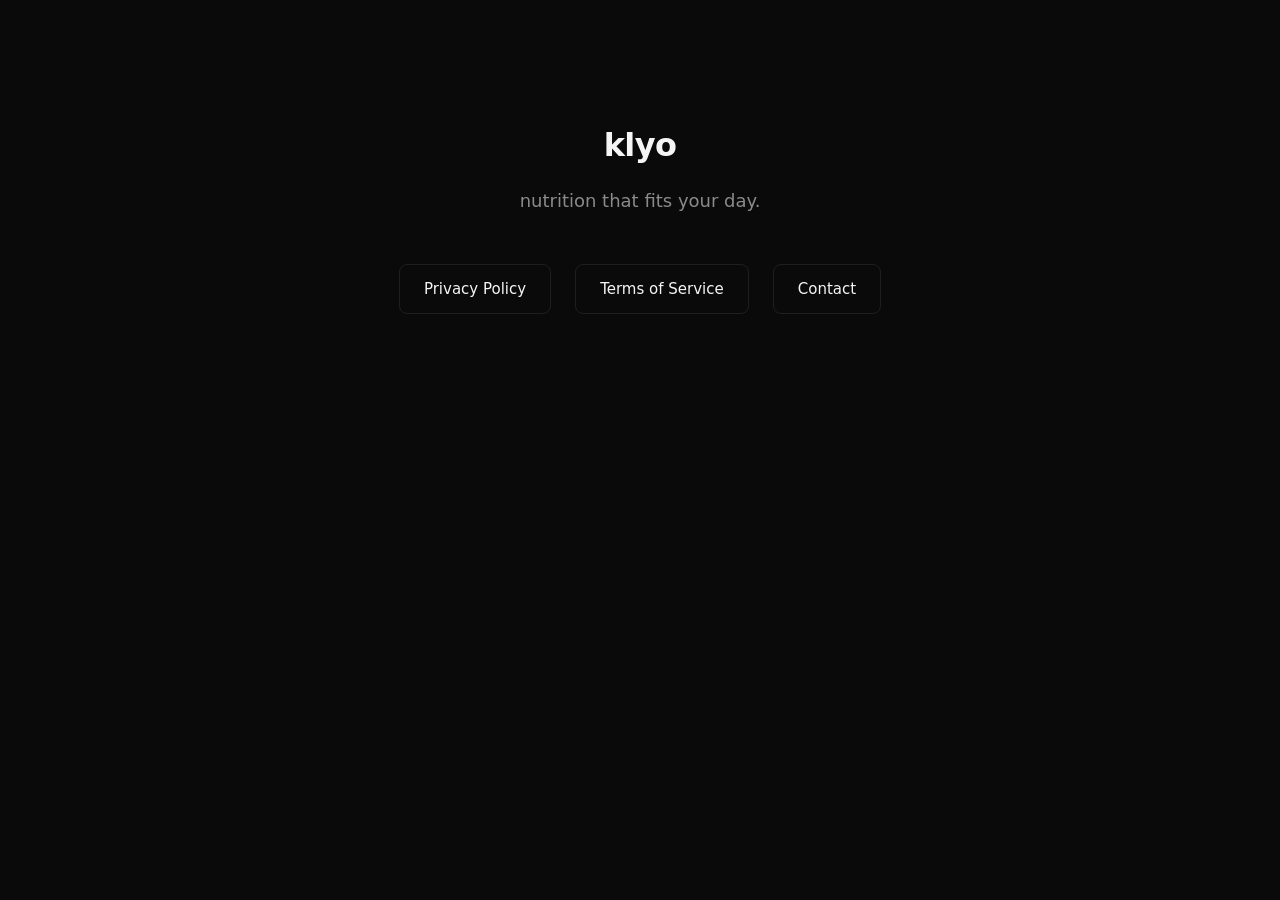
==== index.html @ 91b40db9 "Initial site: landing, privacy, terms" ====
<!doctype html>
<html lang="en">
<head>
<meta charset="utf-8">
<meta name="viewport" content="width=device-width, initial-scale=1">
<title>klyo</title>
<meta name="description" content="klyo — nutrition that fits your day.">
<link rel="stylesheet" href="/style.css">
</head>
<body>
<section class="hero">
  <div class="logo">klyo</div>
  <p class="tagline">nutrition that fits your day.</p>
  <div class="links">
    <a href="/privacy">Privacy Policy</a>
    <a href="/terms">Terms of Service</a>
    <a href="mailto:info@tryklyo.io">Contact</a>
  </div>
</section>
</body>
</html>
---- style.css ----
:root {
  --bg: #0a0a0a;
  --surface: #141414;
  --border: #1f1f1f;
  --text: #f5f5f5;
  --muted: #8a8a8a;
  --accent: #9caf88;
  --accent-hover: #b3c5a0;
}

* {
  box-sizing: border-box;
  margin: 0;
  padding: 0;
}

html, body {
  background: var(--bg);
  color: var(--text);
  font-family: -apple-system, BlinkMacSystemFont, "SF Pro Text", "Inter", system-ui, sans-serif;
  font-size: 16px;
  line-height: 1.6;
  -webkit-font-smoothing: antialiased;
}

a {
  color: var(--accent);
  text-decoration: none;
  transition: color 0.15s ease;
}

a:hover {
  color: var(--accent-hover);
}

.container {
  max-width: 720px;
  margin: 0 auto;
  padding: 64px 24px 96px;
}

.hero {
  max-width: 720px;
  margin: 0 auto;
  padding: 120px 24px;
  text-align: center;
}

.logo {
  font-size: 32px;
  font-weight: 600;
  letter-spacing: -0.02em;
  margin-bottom: 16px;
}

.tagline {
  color: var(--muted);
  font-size: 18px;
  margin-bottom: 48px;
}

.links {
  display: flex;
  gap: 24px;
  justify-content: center;
  flex-wrap: wrap;
}

.links a {
  display: inline-block;
  padding: 12px 24px;
  border: 1px solid var(--border);
  border-radius: 8px;
  color: var(--text);
  font-size: 15px;
  transition: border-color 0.15s ease, background 0.15s ease;
}

.links a:hover {
  border-color: var(--accent);
  background: var(--surface);
}

.back {
  display: inline-block;
  color: var(--muted);
  font-size: 14px;
  margin-bottom: 32px;
}

h1 {
  font-size: 32px;
  font-weight: 600;
  letter-spacing: -0.02em;
  margin-bottom: 8px;
}

h2 {
  font-size: 20px;
  font-weight: 600;
  margin-top: 40px;
  margin-bottom: 12px;
  letter-spacing: -0.01em;
}

p, ul, ol, table {
  margin-bottom: 16px;
  color: #d4d4d4;
}

ul, ol {
  padding-left: 24px;
}

li {
  margin-bottom: 6px;
}

strong {
  color: var(--text);
  font-weight: 600;
}

.meta {
  color: var(--muted);
  font-size: 14px;
  margin-bottom: 32px;
}

table {
  width: 100%;
  border-collapse: collapse;
  margin: 16px 0 24px;
  font-size: 14px;
}

th, td {
  text-align: left;
  padding: 10px 12px;
  border-bottom: 1px solid var(--border);
  vertical-align: top;
}

th {
  color: var(--text);
  font-weight: 600;
  background: var(--surface);
}

td {
  color: #d4d4d4;
}

footer {
  margin-top: 64px;
  padding-top: 24px;
  border-top: 1px solid var(--border);
  color: var(--muted);
  font-size: 14px;
  text-align: center;
}

footer a {
  margin: 0 8px;
}
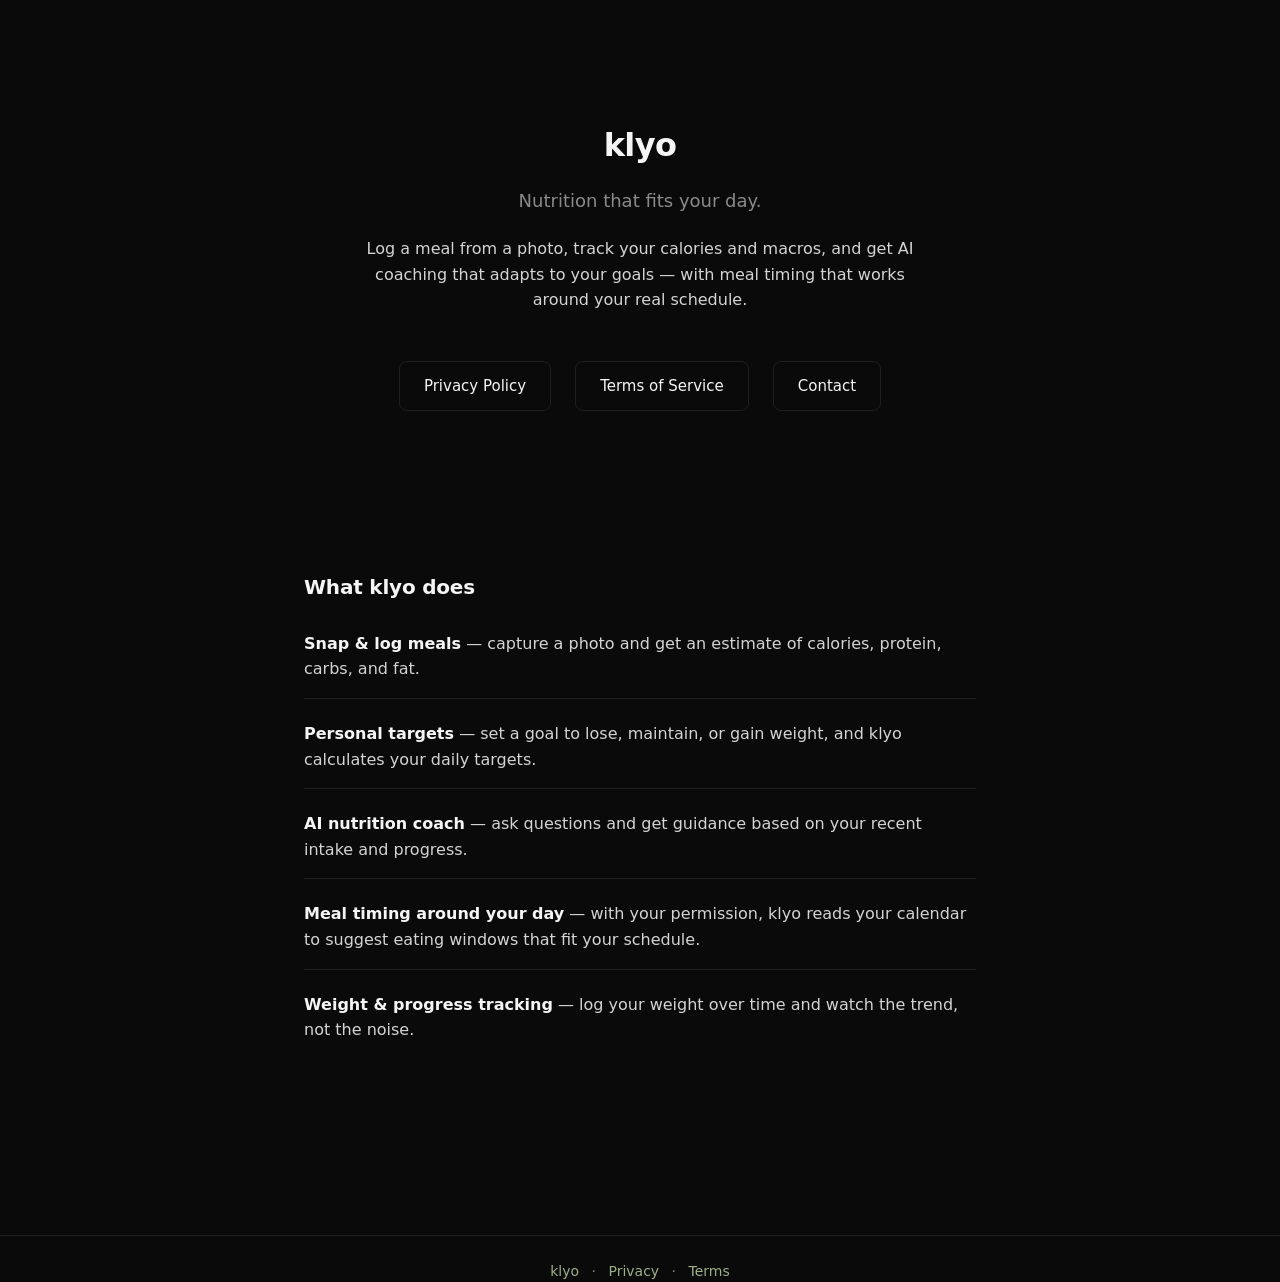
==== commit 77e19fe5: "SEO: add sitemap, robots, structured metadata, and richer homepage content - Add robots.txt and site" ====
--- a/index.html
+++ b/index.html
@@ -3,19 +3,79 @@
 <head>
 <meta charset="utf-8">
 <meta name="viewport" content="width=device-width, initial-scale=1">
-<title>klyo</title>
-<meta name="description" content="klyo — nutrition that fits your day.">
+<title>klyo — Nutrition That Fits Your Day | Meal &amp; Macro Tracking with AI Coaching</title>
+<meta name="description" content="klyo is a nutrition app that fits your day: log meals from a photo, track calories and macros, get AI coaching, and time your meals around your calendar. Set targets, track weight, stay on plan.">
+<meta name="keywords" content="nutrition app, calorie tracker, macro tracking, meal logging, AI nutrition coach, meal timing, weight tracking, food diary, klyo">
+<meta name="robots" content="index, follow">
+<meta name="author" content="klyo">
+<meta name="theme-color" content="#0a0a0a">
+<link rel="canonical" href="https://tryklyo.io/">
+
+<!-- Open Graph -->
+<meta property="og:type" content="website">
+<meta property="og:site_name" content="klyo">
+<meta property="og:title" content="klyo — Nutrition That Fits Your Day">
+<meta property="og:description" content="Log meals from a photo, track calories and macros, get AI coaching, and time your meals around your calendar.">
+<meta property="og:url" content="https://tryklyo.io/">
+<meta property="og:locale" content="en_US">
+
+<!-- Twitter -->
+<meta name="twitter:card" content="summary">
+<meta name="twitter:title" content="klyo — Nutrition That Fits Your Day">
+<meta name="twitter:description" content="Log meals from a photo, track calories and macros, get AI coaching, and time your meals around your calendar.">
+
 <link rel="stylesheet" href="/style.css">
+
+<script type="application/ld+json">
+{
+  "@context": "https://schema.org",
+  "@type": "SoftwareApplication",
+  "name": "klyo",
+  "url": "https://tryklyo.io/",
+  "applicationCategory": "HealthApplication",
+  "operatingSystem": "iOS, Android",
+  "description": "klyo is a nutrition app that fits your day: log meals from a photo, track calories and macros, get AI coaching, and time your meals around your calendar.",
+  "offers": {
+    "@type": "Offer",
+    "price": "0",
+    "priceCurrency": "USD"
+  },
+  "publisher": {
+    "@type": "Organization",
+    "name": "klyo",
+    "url": "https://tryklyo.io/",
+    "email": "info@tryklyo.io"
+  }
+}
+</script>
 </head>
 <body>
 <section class="hero">
-  <div class="logo">klyo</div>
-  <p class="tagline">nutrition that fits your day.</p>
+  <h1 class="logo">klyo</h1>
+  <p class="tagline">Nutrition that fits your day.</p>
+  <p class="intro">Log a meal from a photo, track your calories and macros, and get AI coaching that adapts to your goals — with meal timing that works around your real schedule.</p>
   <div class="links">
     <a href="/privacy">Privacy Policy</a>
     <a href="/terms">Terms of Service</a>
     <a href="mailto:info@tryklyo.io">Contact</a>
   </div>
 </section>
+
+<section class="features container" aria-label="What klyo does">
+  <h2>What klyo does</h2>
+  <ul class="feature-list">
+    <li><strong>Snap &amp; log meals</strong> — capture a photo and get an estimate of calories, protein, carbs, and fat.</li>
+    <li><strong>Personal targets</strong> — set a goal to lose, maintain, or gain weight, and klyo calculates your daily targets.</li>
+    <li><strong>AI nutrition coach</strong> — ask questions and get guidance based on your recent intake and progress.</li>
+    <li><strong>Meal timing around your day</strong> — with your permission, klyo reads your calendar to suggest eating windows that fit your schedule.</li>
+    <li><strong>Weight &amp; progress tracking</strong> — log your weight over time and watch the trend, not the noise.</li>
+  </ul>
+</section>
+
+<footer>
+  <a href="/">klyo</a> &middot;
+  <a href="/privacy">Privacy</a> &middot;
+  <a href="/terms">Terms</a>
+</footer>
 </body>
 </html>
--- a/style.css
+++ b/style.css
@@ -56,7 +56,33 @@
 .tagline {
   color: var(--muted);
   font-size: 18px;
-  margin-bottom: 48px;
+  margin-bottom: 20px;
+}
+
+.intro {
+  max-width: 560px;
+  margin: 0 auto 48px;
+  color: #d4d4d4;
+  font-size: 16px;
+}
+
+.features {
+  padding-top: 0;
+}
+
+.feature-list {
+  list-style: none;
+  padding-left: 0;
+}
+
+.feature-list li {
+  padding: 16px 0;
+  border-bottom: 1px solid var(--border);
+  color: #d4d4d4;
+}
+
+.feature-list li:last-child {
+  border-bottom: none;
 }
 
 .links {
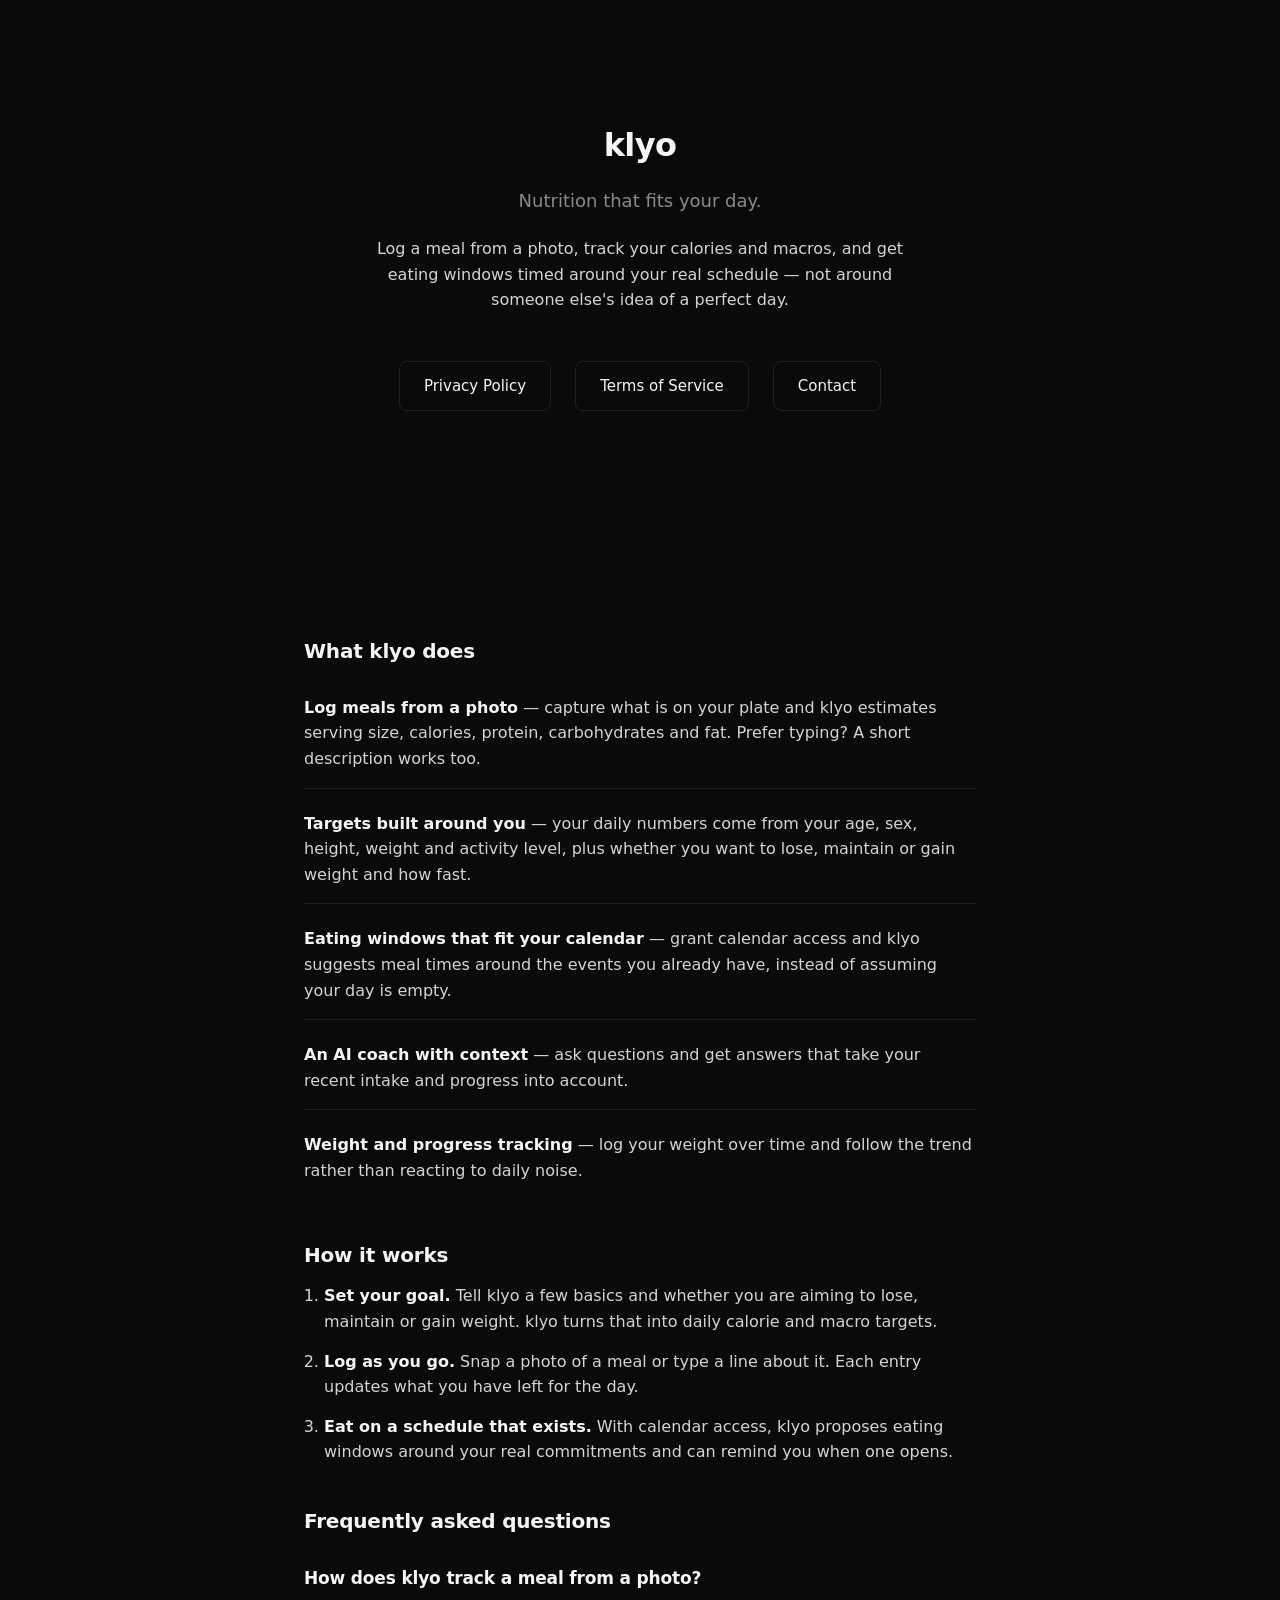
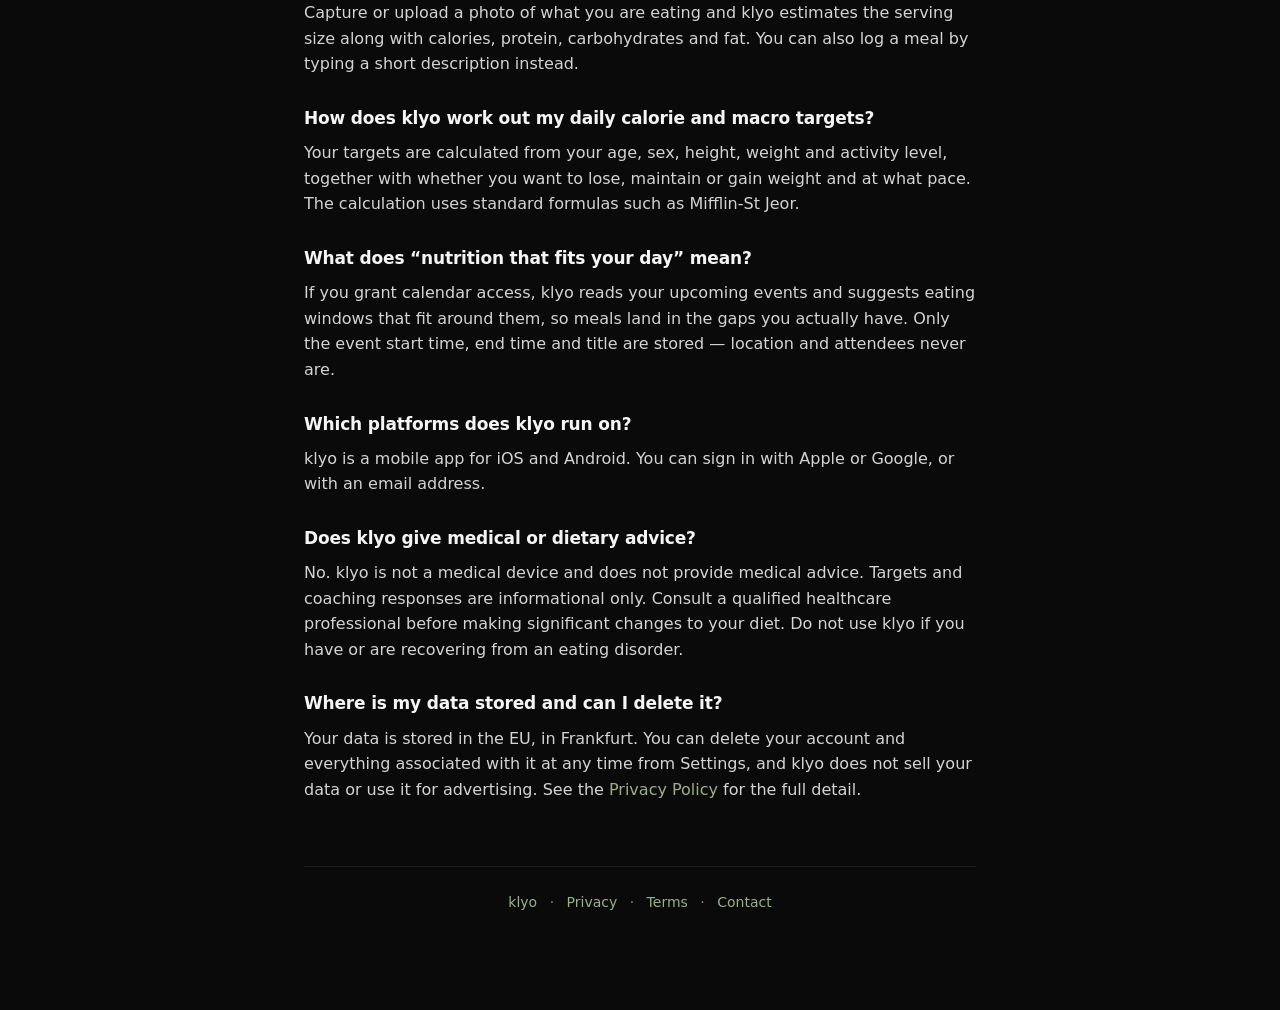
==== commit 3dbeb30a: "SEO: fix trailing-slash canonicals, add favicon, FAQ content and schema - Fix canonical URLs and sit" ====
--- a/index.html
+++ b/index.html
@@ -3,26 +3,26 @@
 <head>
 <meta charset="utf-8">
 <meta name="viewport" content="width=device-width, initial-scale=1">
-<title>klyo — Nutrition That Fits Your Day | Meal &amp; Macro Tracking with AI Coaching</title>
-<meta name="description" content="klyo is a nutrition app that fits your day: log meals from a photo, track calories and macros, get AI coaching, and time your meals around your calendar. Set targets, track weight, stay on plan.">
-<meta name="keywords" content="nutrition app, calorie tracker, macro tracking, meal logging, AI nutrition coach, meal timing, weight tracking, food diary, klyo">
+<title>klyo — Nutrition That Fits Your Day | Photo Meal &amp; Macro Tracking</title>
+<meta name="description" content="klyo is a nutrition app that fits your day: log meals from a photo, track calories and macros, and get eating windows timed around your real calendar. Set targets, track weight, stay on plan.">
 <meta name="robots" content="index, follow">
 <meta name="author" content="klyo">
 <meta name="theme-color" content="#0a0a0a">
 <link rel="canonical" href="https://tryklyo.io/">
+<link rel="icon" href="/favicon.svg" type="image/svg+xml">
 
 <!-- Open Graph -->
 <meta property="og:type" content="website">
 <meta property="og:site_name" content="klyo">
 <meta property="og:title" content="klyo — Nutrition That Fits Your Day">
-<meta property="og:description" content="Log meals from a photo, track calories and macros, get AI coaching, and time your meals around your calendar.">
+<meta property="og:description" content="Log meals from a photo, track calories and macros, and get eating windows timed around your real calendar.">
 <meta property="og:url" content="https://tryklyo.io/">
 <meta property="og:locale" content="en_US">
 
 <!-- Twitter -->
 <meta name="twitter:card" content="summary">
 <meta name="twitter:title" content="klyo — Nutrition That Fits Your Day">
-<meta name="twitter:description" content="Log meals from a photo, track calories and macros, get AI coaching, and time your meals around your calendar.">
+<meta name="twitter:description" content="Log meals from a photo, track calories and macros, and get eating windows timed around your real calendar.">
 
 <link rel="stylesheet" href="/style.css">
 
@@ -34,12 +34,14 @@
   "url": "https://tryklyo.io/",
   "applicationCategory": "HealthApplication",
   "operatingSystem": "iOS, Android",
-  "description": "klyo is a nutrition app that fits your day: log meals from a photo, track calories and macros, get AI coaching, and time your meals around your calendar.",
-  "offers": {
-    "@type": "Offer",
-    "price": "0",
-    "priceCurrency": "USD"
-  },
+  "description": "klyo is a nutrition app that fits your day: log meals from a photo, track calories and macros, and get eating windows timed around your real calendar.",
+  "featureList": [
+    "Log meals from a photo or plain text",
+    "Calorie, protein, carbohydrate and fat tracking",
+    "Personalised daily targets",
+    "Meal timing around your calendar",
+    "Weight and progress tracking"
+  ],
   "publisher": {
     "@type": "Organization",
     "name": "klyo",
@@ -48,34 +50,127 @@
   }
 }
 </script>
+
+<script type="application/ld+json">
+{
+  "@context": "https://schema.org",
+  "@type": "FAQPage",
+  "mainEntity": [
+    {
+      "@type": "Question",
+      "name": "How does klyo track a meal from a photo?",
+      "acceptedAnswer": {
+        "@type": "Answer",
+        "text": "Capture or upload a photo of what you are eating and klyo estimates the serving size along with calories, protein, carbohydrates and fat. You can also log a meal by typing a short description instead."
+      }
+    },
+    {
+      "@type": "Question",
+      "name": "How does klyo work out my daily calorie and macro targets?",
+      "acceptedAnswer": {
+        "@type": "Answer",
+        "text": "Your targets are calculated from your age, sex, height, weight and activity level, together with whether you want to lose, maintain or gain weight and at what pace. The calculation uses standard formulas such as Mifflin-St Jeor."
+      }
+    },
+    {
+      "@type": "Question",
+      "name": "What does nutrition that fits your day mean?",
+      "acceptedAnswer": {
+        "@type": "Answer",
+        "text": "If you grant calendar access, klyo reads your upcoming events and suggests eating windows that fit around them, so meals land in the gaps you actually have. Only the event start time, end time and title are stored. Location and attendees are never stored."
+      }
+    },
+    {
+      "@type": "Question",
+      "name": "Which platforms does klyo run on?",
+      "acceptedAnswer": {
+        "@type": "Answer",
+        "text": "klyo is a mobile app for iOS and Android. You can sign in with Apple or Google, or with an email address."
+      }
+    },
+    {
+      "@type": "Question",
+      "name": "Does klyo give medical or dietary advice?",
+      "acceptedAnswer": {
+        "@type": "Answer",
+        "text": "No. klyo is not a medical device and does not provide medical advice. Targets and coaching responses are informational only. Consult a qualified healthcare professional before making significant changes to your diet. Do not use klyo if you have or are recovering from an eating disorder."
+      }
+    },
+    {
+      "@type": "Question",
+      "name": "Where is my data stored and can I delete it?",
+      "acceptedAnswer": {
+        "@type": "Answer",
+        "text": "Your data is stored in the EU, in Frankfurt. You can delete your account and everything associated with it at any time from Settings, and klyo does not sell your data or use it for advertising."
+      }
+    }
+  ]
+}
+</script>
 </head>
 <body>
 <section class="hero">
   <h1 class="logo">klyo</h1>
   <p class="tagline">Nutrition that fits your day.</p>
-  <p class="intro">Log a meal from a photo, track your calories and macros, and get AI coaching that adapts to your goals — with meal timing that works around your real schedule.</p>
+  <p class="intro">Log a meal from a photo, track your calories and macros, and get eating windows timed around your real schedule — not around someone else's idea of a perfect day.</p>
   <div class="links">
-    <a href="/privacy">Privacy Policy</a>
-    <a href="/terms">Terms of Service</a>
+    <a href="/privacy/">Privacy Policy</a>
+    <a href="/terms/">Terms of Service</a>
     <a href="mailto:info@tryklyo.io">Contact</a>
   </div>
 </section>
 
-<section class="features container" aria-label="What klyo does">
-  <h2>What klyo does</h2>
+<main class="container">
+
+<section aria-labelledby="what">
+  <h2 id="what">What klyo does</h2>
   <ul class="feature-list">
-    <li><strong>Snap &amp; log meals</strong> — capture a photo and get an estimate of calories, protein, carbs, and fat.</li>
-    <li><strong>Personal targets</strong> — set a goal to lose, maintain, or gain weight, and klyo calculates your daily targets.</li>
-    <li><strong>AI nutrition coach</strong> — ask questions and get guidance based on your recent intake and progress.</li>
-    <li><strong>Meal timing around your day</strong> — with your permission, klyo reads your calendar to suggest eating windows that fit your schedule.</li>
-    <li><strong>Weight &amp; progress tracking</strong> — log your weight over time and watch the trend, not the noise.</li>
+    <li><strong>Log meals from a photo</strong> — capture what is on your plate and klyo estimates serving size, calories, protein, carbohydrates and fat. Prefer typing? A short description works too.</li>
+    <li><strong>Targets built around you</strong> — your daily numbers come from your age, sex, height, weight and activity level, plus whether you want to lose, maintain or gain weight and how fast.</li>
+    <li><strong>Eating windows that fit your calendar</strong> — grant calendar access and klyo suggests meal times around the events you already have, instead of assuming your day is empty.</li>
+    <li><strong>An AI coach with context</strong> — ask questions and get answers that take your recent intake and progress into account.</li>
+    <li><strong>Weight and progress tracking</strong> — log your weight over time and follow the trend rather than reacting to daily noise.</li>
   </ul>
+</section>
+
+<section aria-labelledby="how">
+  <h2 id="how">How it works</h2>
+  <ol class="steps">
+    <li><strong>Set your goal.</strong> Tell klyo a few basics and whether you are aiming to lose, maintain or gain weight. klyo turns that into daily calorie and macro targets.</li>
+    <li><strong>Log as you go.</strong> Snap a photo of a meal or type a line about it. Each entry updates what you have left for the day.</li>
+    <li><strong>Eat on a schedule that exists.</strong> With calendar access, klyo proposes eating windows around your real commitments and can remind you when one opens.</li>
+  </ol>
+</section>
+
+<section aria-labelledby="faq">
+  <h2 id="faq">Frequently asked questions</h2>
+
+  <h3>How does klyo track a meal from a photo?</h3>
+  <p>Capture or upload a photo of what you are eating and klyo estimates the serving size along with calories, protein, carbohydrates and fat. You can also log a meal by typing a short description instead.</p>
+
+  <h3>How does klyo work out my daily calorie and macro targets?</h3>
+  <p>Your targets are calculated from your age, sex, height, weight and activity level, together with whether you want to lose, maintain or gain weight and at what pace. The calculation uses standard formulas such as Mifflin-St Jeor.</p>
+
+  <h3>What does “nutrition that fits your day” mean?</h3>
+  <p>If you grant calendar access, klyo reads your upcoming events and suggests eating windows that fit around them, so meals land in the gaps you actually have. Only the event start time, end time and title are stored — location and attendees never are.</p>
+
+  <h3>Which platforms does klyo run on?</h3>
+  <p>klyo is a mobile app for iOS and Android. You can sign in with Apple or Google, or with an email address.</p>
+
+  <h3>Does klyo give medical or dietary advice?</h3>
+  <p>No. klyo is not a medical device and does not provide medical advice. Targets and coaching responses are informational only. Consult a qualified healthcare professional before making significant changes to your diet. Do not use klyo if you have or are recovering from an eating disorder.</p>
+
+  <h3>Where is my data stored and can I delete it?</h3>
+  <p>Your data is stored in the EU, in Frankfurt. You can delete your account and everything associated with it at any time from Settings, and klyo does not sell your data or use it for advertising. See the <a href="/privacy/">Privacy Policy</a> for the full detail.</p>
 </section>
 
 <footer>
   <a href="/">klyo</a> &middot;
-  <a href="/privacy">Privacy</a> &middot;
-  <a href="/terms">Terms</a>
+  <a href="/privacy/">Privacy</a> &middot;
+  <a href="/terms/">Terms</a> &middot;
+  <a href="mailto:info@tryklyo.io">Contact</a>
 </footer>
+
+</main>
 </body>
 </html>
--- a/style.css
+++ b/style.css
@@ -66,8 +66,21 @@
   font-size: 16px;
 }
 
-.features {
-  padding-top: 0;
+h3 {
+  font-size: 17px;
+  font-weight: 600;
+  margin-top: 28px;
+  margin-bottom: 8px;
+  letter-spacing: -0.01em;
+}
+
+.steps {
+  padding-left: 20px;
+}
+
+.steps li {
+  margin-bottom: 14px;
+  color: #d4d4d4;
 }
 
 .feature-list {
